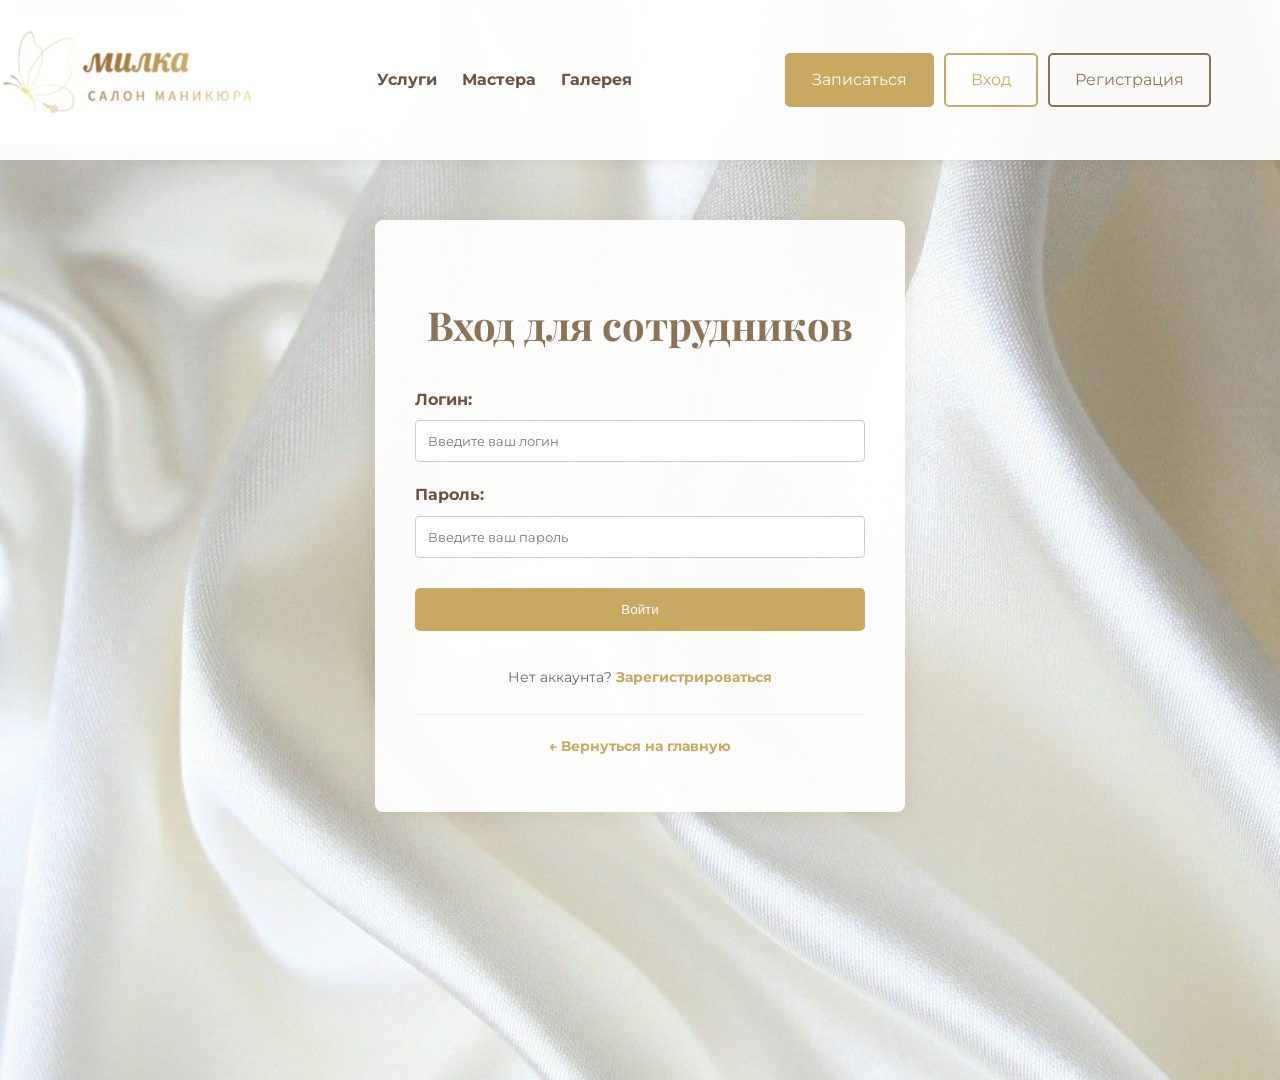
==== login.html @ 6182068e "завершение блог: вход" ====
<!DOCTYPE html>
<html lang="ru">
<head>
    <meta charset="UTF-8">
    <meta name="viewport" content="width=device-width, initial-scale=1.0">
    <title>Вход - Студия маникюра "Милка"</title>
    <link rel="stylesheet" href="css/common.css">
    <link rel="stylesheet" href="css/login.css">
    <link rel="preconnect" href="https://fonts.googleapis.com">
    <link rel="preconnect" href="https://fonts.gstatic.com" crossorigin>
    <link href="https://fonts.googleapis.com/css2?family=Montserrat:wght@400;700&family=Playfair+Display:wght@700&display=swap" rel="stylesheet">
</head>
<body>
    <header>
        <div class="container">
            <div class="logo">
                <img src="img/2026-03-20_21-55-19.png" alt="Логотип Студии маникюра">
            </div>
            <nav>
                <ul>
                    <li><a href="salon_manicur.html#services">Услуги</a></li>
                    <li><a href="salon_manicur.html#masters">Мастера</a></li>
                    <li><a href="salon_manicur.html#gallery">Галерея</a></li>
                </ul>
            </nav>
            <div class="header-actions">
                <a href="appointment.html" class="btn-primary">Записаться</a>
                <a href="login.html" class="btn-secondary" id="authLink">Вход</a>
                <a href="registration.html" class="btn-register" id="regLink">Регистрация</a>
                <a href="#" class="btn-secondary" id="logoutLink" style="display: none;">Выход</a>
            </div>
        </div>
    </header>

    <div class="login-page">
        <div class="container">
            <div class="login-form-wrapper">
                <h2>Вход для сотрудников</h2>
                <form id="login-form">
                    <label for="username">Логин:</label>
                    <input type="text" id="username" name="username" required placeholder="Введите ваш логин">
                    <div class="error-message" id="username-error"></div>

                    <label for="password">Пароль:</label>
                    <input type="password" id="password" name="password" required placeholder="Введите ваш пароль">
                    <div class="error-message" id="password-error"></div>

                    <button type="submit" class="btn-primary">Войти</button>
                </form>
                <p class="login-footer">Нет аккаунта? <a href="registration.html">Зарегистрироваться</a></p>
                <p class="login-back"><a href="index.html">← Вернуться на главную</a></p>
            </div>
        </div>
    </div>

    <script src="js/script.js"></script>
</body>
</html>
---- css/common.css ----
/* ============================================
   ОБЩИЕ СТИЛИ ДЛЯ ВСЕХ СТРАНИЦ
   Студия маникюра "Милка"
   ============================================ */

/* --- Базовые настройки --- */
/* Основные стили страницы: шрифт, фон, минимальная высота */
body {
    margin: 0;
    font-family: 'Montserrat', sans-serif;
    line-height: 1.6;
    background: url("фон2.jpg");
    background-size: cover;
    background-repeat: no-repeat;
    background-position: center;
    min-height: 100vh;

}



/* Контейнер для центрирования контента */
.container {
    width: 90%;
    max-width: 1200px;
    margin: 0 auto;
    padding: 0 15px;
}

/* --- Заголовки --- */
/* Общие стили для всех заголовков */
h1, h2, h3 {
    font-family: 'Playfair Display', serif;
    text-align: center;
    margin-bottom: 20px;
}

/* Стиль заголовка H2 */
h2 {
    font-size: 2.5em;
    color: #8b7355;
}

/* Стиль заголовка H3 */
h3 {
    font-size: 1.5em;
    color: #6b5344;
}

/* --- Ссылки --- */
/* Базовые стили ссылок */
a {
    text-decoration: none;
    color: #c9a961;
}

/* --- Кнопки --- */
/* Основная кнопка: золотисто-бежевый фон */
.btn-primary {
    background-color: #c9a961;
    color: #fff;
    border: 2px solid #c9a961;
    padding: 12px 25px;
    border-radius: 5px;
    margin: 5px;
    cursor: pointer;
    display: inline-block;
}

/* Второстепенная кнопка: прозрачный фон с рамкой */
.btn-secondary {
    background-color: transparent;
    color: #c9a961;
    border: 2px solid #c9a961;
    padding: 12px 25px;
    border-radius: 5px;
    margin: 5px;
    cursor: pointer;
    display: inline-block;
}

/* Кнопка регистрации: коричневая рамка */
.btn-register {
    background-color: transparent;
    color: #8b7355;
    border: 2px solid #8b7355;
    padding: 12px 25px;
    border-radius: 5px;
    margin: 5px;
    cursor: pointer;
    display: inline-block;
}

/* Кнопка для главного экрана */
.btn-hero {
    background-color: #b89650;
    color: #fff;
    padding: 15px 30px;
    border-radius: 5px;
    margin: 5px;
    cursor: pointer;
    display: inline-block;
}

/* --- Шапка --- */
/* Фиксированная шапка сайта */
header {
    background-color: rgba(255, 255, 255, 0.95);
    padding: 15px 0;
    box-shadow: 0 2px 10px rgba(139, 115, 85, 0.15);
    position: sticky;
    top: 0;
    z-index: 1000;
}

/* Контейнер шапки с flex-раскладкой */
header .container {
    display: flex;
    justify-content: space-between;
    align-items: center;
}

/* Логотип студии */
.logo img {
    height: 134px;
    width: 400px;
    margin: -5px -137px -7px -124px;
}

/* Навигационное меню */
header nav ul {
    list-style: none;
    display: flex;
    margin: 0;
    padding: 0;
}

/* Пункты меню */
header nav ul li {
    margin-left: 25px;
}

/* Ссылки в меню */
header nav ul li a {
    font-weight: bold;
    color: #6b5344;
}

/* Контейнер для кнопок в шапке */
.header-actions {
    display: flex;
    align-items: center;
}

/* --- Подвал --- */
/* Подвал сайта с контактной информацией */
footer {
    background-color: rgba(255, 255, 255, 0.95);
    padding: 60px 0;
    margin-top: 60px;
}

/* Заголовок в подвале */
footer h2 {
    margin-bottom: 40px;
    color: #8b7355;
}

/* Блок с контактами */
.contact-info {
    display: flex;
    justify-content: center;
    flex-wrap: wrap;
    gap: 30px;
    text-align: center;
    margin-bottom: 30px;
}

/* Отдельный элемент контакта */
.contact-item {
    display: flex;
    align-items: center;
    gap: 10px;
}

/* Стили текста контактов */
.contact-item a,
.contact-item p {
    font-size: 1.1em;
    color: #333;
    margin: 0;
}

/* Кнопки действий в подвале */
.contact-actions {
    text-align: center;
}

/* --- Ошибки валидации (общие) --- */
/* Стиль полей с ошибкой */
input.input-error,
textarea.input-error,
select.input-error {
    border-color: #dc3545 !important;
    background-color: #fff8f8;
}

/* Стиль полей с успешной валидацией */
input.input-valid,
textarea.input-valid,
select.input-valid {
    border-color: #28a745 !important;
}

/* Текст сообщения об ошибке */
.error-message {
    color: #dc3545;
    font-size: 0.85em;
    margin-top: -10px;
    margin-bottom: 15px;
    padding: 0 5px;
    display: none;
}

/* Показ сообщения об ошибке */
.error-message.visible {
    display: block;
}

/* --- Адаптивность (общая) --- */
/* Адаптация для планшетов и мобильных (до 768px) */
@media (max-width: 768px) {
    header {
        padding: 10px 0;
    }

    header .container {
        flex-direction: column;
        gap: 15px;
    }

    .logo img {
        height: 60px;
        width: auto;
        margin: 0;
    }

    header nav ul {
        flex-wrap: wrap;
        justify-content: center;
        gap: 15px;
    }

    header nav ul li {
        margin: 0;
    }

    .header-actions {
        flex-wrap: wrap;
        justify-content: center;
        gap: 10px;
    }

    h2 {
        font-size: 28px;
    }
}

/* Адаптация для маленьких экранов (до 480px) */
@media (max-width: 480px) {
    h2 {
        font-size: 24px;
    }

    .header-actions .btn {
        width: 100%;
        max-width: 250px;
    }
}
---- css/login.css ----
/* ============================================
   СТРАНИЦА ВХОДА (login.html)
   Студия маникюра "Милка"
   ============================================ */

/* --- Контейнер страницы --- */
/* Отступы и минимальная высота страницы входа */
.login-page {
    padding: 60px 0;
    min-height: calc(100vh - 100px);
}

/* --- Обёртка формы --- */
/* Контейнер формы входа с полупрозрачным фоном */
.login-form-wrapper {
    background-color: rgba(255, 255, 255, 0.95);
    padding: 40px;
    border-radius: 8px;
    box-shadow: 0 4px 20px rgba(139, 115, 85, 0.15);
    max-width: 450px;
    width: 90%;
    margin: 0 auto;
}

/* --- Заголовок --- */
/* Заголовок формы входа */
.login-form-wrapper h2 {
    text-align: center;
    margin-bottom: 30px;
    color: #8b7355;
}

/* --- Метки полей --- */
/* Подписи к полям ввода */
.login-form-wrapper label {
    display: block;
    margin-bottom: 8px;
    font-weight: bold;
    color: #6b5344;
}

/* --- Поля ввода --- */
/* Поля ввода формы (email, пароль) */
.login-form-wrapper input {
    width: 100%;
    padding: 12px;
    margin-bottom: 20px;
    border: 1px solid #ccc;
    border-radius: 4px;
    box-sizing: border-box;
    font-family: 'Montserrat', sans-serif;
}

/* --- Кнопка --- */
/* Кнопка входа на всю ширину */
.login-form-wrapper .btn-primary {
    width: 100%;
    margin: 10px 0 20px 0;
}

/* --- Подвал формы --- */
/* Ссылки "Забыли пароль" и "Назад" */
.login-footer,
.login-back {
    text-align: center;
    margin-top: 15px;
    font-size: 0.9em;
    color: #666;
}

.login-footer a,
.login-back a {
    color: #c9a961;
    font-weight: bold;
}

/* Разделительная линия под формой */
.login-back {
    margin-top: 25px;
    padding-top: 20px;
    border-top: 1px solid #eee;
}
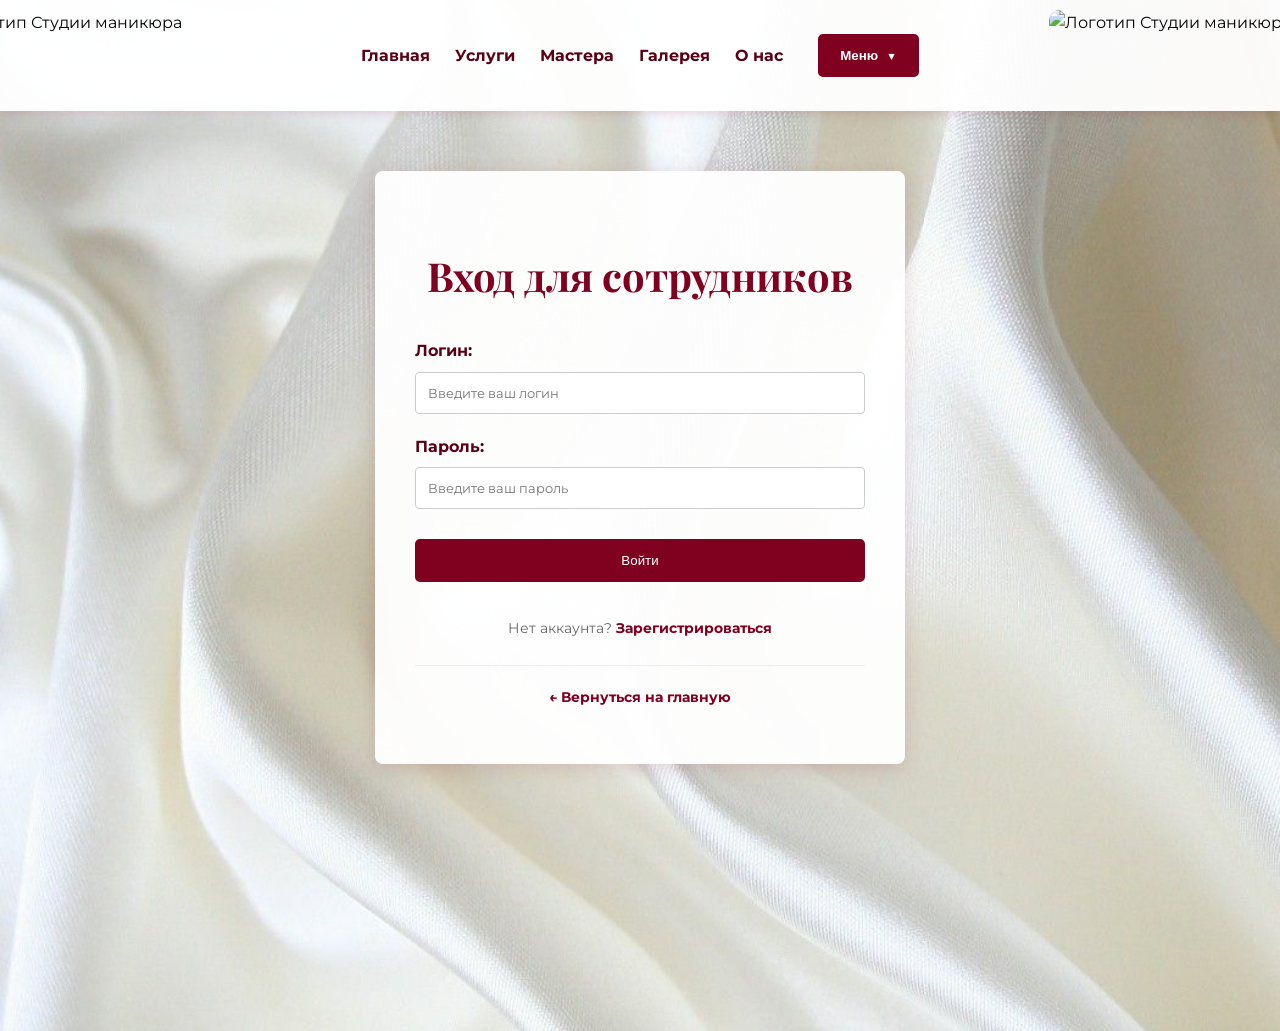
==== commit 772b3a7c: "обновлены HTML и JS файлы всех страниц" ====
--- a/login.html
+++ b/login.html
@@ -1,33 +1,57 @@
+<!-- 
+    ============================================
+    СТРАНИЦА ВХОДА
+    Студия маникюра "Милка"
+    
+    Описание: Форма авторизации сотрудников
+    ============================================
+-->
 <!DOCTYPE html>
 <html lang="ru">
 <head>
+    <!-- Мета-теги страницы -->
     <meta charset="UTF-8">
     <meta name="viewport" content="width=device-width, initial-scale=1.0">
     <title>Вход - Студия маникюра "Милка"</title>
+    
+    <!-- Подключение CSS-стилей -->
     <link rel="stylesheet" href="css/common.css">
     <link rel="stylesheet" href="css/login.css">
+    
+    <!-- Подключение шрифтов Google Fonts -->
     <link rel="preconnect" href="https://fonts.googleapis.com">
     <link rel="preconnect" href="https://fonts.gstatic.com" crossorigin>
     <link href="https://fonts.googleapis.com/css2?family=Montserrat:wght@400;700&family=Playfair+Display:wght@700&display=swap" rel="stylesheet">
 </head>
 <body>
+    <!-- Шапка сайта с навигацией -->
     <header>
         <div class="container">
-            <div class="logo">
-                <img src="img/2026-03-20_21-55-19.png" alt="Логотип Студии маникюра">
+            <div class="logo logo-left">
+                <img src="img/лого.png" alt="Логотип Студии маникюра">
             </div>
             <nav>
                 <ul>
-                    <li><a href="salon_manicur.html#services">Услуги</a></li>
-                    <li><a href="salon_manicur.html#masters">Мастера</a></li>
-                    <li><a href="salon_manicur.html#gallery">Галерея</a></li>
+                    <li><a href="index.html">Главная</a></li>
+                    <li><a href="index.html#services">Услуги</a></li>
+                    <li><a href="index.html#masters">Мастера</a></li>
+                    <li><a href="index.html#gallery">Галерея</a></li>
+                    <li><a href="about.html">О нас</a></li>
+                    <li><button class="menu-toggle" id="menuToggle">Меню</button></li>
                 </ul>
             </nav>
             <div class="header-actions">
-                <a href="appointment.html" class="btn-primary">Записаться</a>
-                <a href="login.html" class="btn-secondary" id="authLink">Вход</a>
-                <a href="registration.html" class="btn-register" id="regLink">Регистрация</a>
-                <a href="#" class="btn-secondary" id="logoutLink" style="display: none;">Выход</a>
+                <div class="header-actions-menu" id="headerMenu">
+                    <a href="about.html" class="btn-secondary">О нас</a>
+                    <a href="contact.html" class="btn-secondary">Связаться с нами</a>
+                    <a href="appointment.html" class="btn-primary">Записаться</a>
+                    <a href="login.html" class="btn-secondary" id="authLink">Вход</a>
+                    <a href="registration.html" class="btn-register" id="regLink">Регистрация</a>
+                    <a href="#" class="btn-secondary" id="logoutLink" style="display: none;">Выход</a>
+                </div>
+            </div>
+            <div class="logo logo-right">
+                <img src="img/лого.png" alt="Логотип Студии маникюра">
             </div>
         </div>
     </header>
@@ -38,14 +62,14 @@
                 <h2>Вход для сотрудников</h2>
                 <form id="login-form">
                     <label for="username">Логин:</label>
-                    <input type="text" id="username" name="username" required placeholder="Введите ваш логин">
+                    <input type="text" id="username" name="username" required minlength="3" placeholder="Введите ваш логин">
                     <div class="error-message" id="username-error"></div>
 
                     <label for="password">Пароль:</label>
-                    <input type="password" id="password" name="password" required placeholder="Введите ваш пароль">
+                    <input type="password" id="password" name="password" required minlength="6" placeholder="Введите ваш пароль">
                     <div class="error-message" id="password-error"></div>
 
-                    <button type="submit" class="btn-primary">Войти</button>
+                    <button type="submit" class="btn btn-primary">Войти</button>
                 </form>
                 <p class="login-footer">Нет аккаунта? <a href="registration.html">Зарегистрироваться</a></p>
                 <p class="login-back"><a href="index.html">← Вернуться на главную</a></p>
@@ -53,6 +77,27 @@
         </div>
     </div>
 
-    <script src="js/script.js"></script>
+    <!-- Модальное окно об успешном входе (скрыто по умолчанию) -->
+    <div id="loginSuccessModal" class="modal-overlay">
+        <div class="modal-box success-modal">
+            <button class="modal-close-btn">&times;</button>
+            <div class="modal-icon success-icon">✓</div>
+            <strong>Вход выполнен!</strong><br>
+            <span class="modal-detail">Добро пожаловать, <span id="loginUserName"></span>!</span>
+        </div>
+    </div>
+
+    <!-- Модальное окно об ошибке входа (скрыто по умолчанию) -->
+    <div id="loginErrorModal" class="modal-overlay">
+        <div class="modal-box error-modal">
+            <button class="modal-close-btn">&times;</button>
+            <div class="modal-icon error-icon">✗</div>
+            <strong>Ошибка входа!</strong><br>
+            <span class="error-detail">Неверный логин или пароль. Попробуйте ещё раз.</span>
+        </div>
+    </div>
+
+    <script src="js/common.js"></script>
+    <script src="js/login.js"></script>
 </body>
 </html>
--- a/css/common.css
+++ b/css/common.css
@@ -1,10 +1,14 @@
 /* ============================================
    ОБЩИЕ СТИЛИ ДЛЯ ВСЕХ СТРАНИЦ
    Студия маникюра "Милка"
+   
+   Описание: Базовые стили, используемые на всех 
+   страницах сайта (шапка, подвал, кнопки, 
+   валидация, адаптивность)
    ============================================ */
 
-/* --- Базовые настройки --- */
-/* Основные стили страницы: шрифт, фон, минимальная высота */
+/* --- Базовые настройки страницы --- */
+/* Сброс отступов, шрифт, фоновое изображение */
 body {
     margin: 0;
     font-family: 'Montserrat', sans-serif;
@@ -16,10 +20,20 @@
     min-height: 100vh;
 
 }
-
-
-
-/* Контейнер для центрирования контента */
+ /* body {
+    background: url("фон2.jpg");
+    background-size: cover;
+    background-repeat: no-repeat;
+    background-position: center;
+} */
+
+:root {
+    --bordeaux-primary: #800020;
+    --bordeaux-dark: #5a0016;
+    --bordeaux-light: #a00028;
+    --bordeaux-accent: #c9a961;
+}
+
 .container {
     width: 90%;
     max-width: 1200px;
@@ -28,38 +42,33 @@
 }
 
 /* --- Заголовки --- */
-/* Общие стили для всех заголовков */
 h1, h2, h3 {
     font-family: 'Playfair Display', serif;
     text-align: center;
     margin-bottom: 20px;
 }
 
-/* Стиль заголовка H2 */
 h2 {
     font-size: 2.5em;
-    color: #8b7355;
-}
-
-/* Стиль заголовка H3 */
+    color: var(--bordeaux-primary);
+}
+
 h3 {
     font-size: 1.5em;
-    color: #6b5344;
+    color: var(--bordeaux-dark);
 }
 
 /* --- Ссылки --- */
-/* Базовые стили ссылок */
 a {
     text-decoration: none;
     color: #c9a961;
 }
 
 /* --- Кнопки --- */
-/* Основная кнопка: золотисто-бежевый фон */
 .btn-primary {
-    background-color: #c9a961;
+    background-color: var(--bordeaux-primary);
     color: #fff;
-    border: 2px solid #c9a961;
+    border: 2px solid var(--bordeaux-primary);
     padding: 12px 25px;
     border-radius: 5px;
     margin: 5px;
@@ -67,11 +76,10 @@
     display: inline-block;
 }
 
-/* Второстепенная кнопка: прозрачный фон с рамкой */
 .btn-secondary {
     background-color: transparent;
-    color: #c9a961;
-    border: 2px solid #c9a961;
+    color: var(--bordeaux-primary);
+    border: 2px solid var(--bordeaux-primary);
     padding: 12px 25px;
     border-radius: 5px;
     margin: 5px;
@@ -79,11 +87,10 @@
     display: inline-block;
 }
 
-/* Кнопка регистрации: коричневая рамка */
 .btn-register {
     background-color: transparent;
-    color: #8b7355;
-    border: 2px solid #8b7355;
+    color: var(--bordeaux-dark);
+    border: 2px solid var(--bordeaux-dark);
     padding: 12px 25px;
     border-radius: 5px;
     margin: 5px;
@@ -91,9 +98,8 @@
     display: inline-block;
 }
 
-/* Кнопка для главного экрана */
 .btn-hero {
-    background-color: #b89650;
+    background-color: var(--bordeaux-light);
     color: #fff;
     padding: 15px 30px;
     border-radius: 5px;
@@ -103,70 +109,186 @@
 }
 
 /* --- Шапка --- */
-/* Фиксированная шапка сайта */
 header {
     background-color: rgba(255, 255, 255, 0.95);
     padding: 15px 0;
-    box-shadow: 0 2px 10px rgba(139, 115, 85, 0.15);
+    box-shadow: 0 2px 10px rgba(128, 0, 32, 0.15);
     position: sticky;
     top: 0;
     z-index: 1000;
 }
 
-/* Контейнер шапки с flex-раскладкой */
 header .container {
     display: flex;
     justify-content: space-between;
     align-items: center;
 }
 
-/* Логотип студии */
+.logo {
+    display: flex;
+    align-items: center;
+}
+
 .logo img {
-    height: 134px;
-    width: 400px;
+    height: 93px;
+    width: 304px;
     margin: -5px -137px -7px -124px;
-}
-
-/* Навигационное меню */
+    border-radius: 10px;
+}
+
+.logo-right {
+    margin-left: auto;
+}
+
+header nav {
+    display: flex;
+    justify-content: center;
+    flex: 1;
+    margin-right: 0;
+}
+
 header nav ul {
+    display: flex;
+    justify-content: center;
+    align-items: center;
     list-style: none;
-    display: flex;
     margin: 0;
     padding: 0;
-}
-
-/* Пункты меню */
+    gap: 25px;
+}
+
 header nav ul li {
-    margin-left: 25px;
-}
-
-/* Ссылки в меню */
+    margin: 0;
+    display: flex;
+    align-items: center;
+}
+
+.menu-toggle {
+    margin-left: 10px;
+}
+
+.header-actions {
+    margin-left: 0;
+}
+
 header nav ul li a {
     font-weight: bold;
-    color: #6b5344;
-}
-
-/* Контейнер для кнопок в шапке */
+    color: var(--bordeaux-dark);
+}
+
+/* --- Выпадающее меню кнопок --- */
 .header-actions {
-    display: flex;
-    align-items: center;
+    position: relative;
+}
+
+.menu-toggle {
+    background-color: var(--bordeaux-primary);
+    color: #fff;
+    border: 2px solid var(--bordeaux-primary);
+    padding: 12px 20px;
+    border-radius: 5px;
+    cursor: pointer;
+    font-weight: bold;
+    display: flex;
+    align-items: center;
+    gap: 8px;
+    transition: background-color 0.3s ease;
+}
+
+.menu-toggle:hover {
+    background-color: var(--bordeaux-dark);
+    border-color: var(--bordeaux-dark);
+}
+
+.menu-toggle::after {
+    content: '▼';
+    font-size: 0.8em;
+    transition: transform 0.3s ease;
+}
+
+.menu-toggle.active::after {
+    transform: rotate(180deg);
+}
+
+.header-actions-menu {
+    display: none;
+    position: absolute;
+    top: 100%;
+    right: 0;
+    background: linear-gradient(135deg, rgba(255, 255, 255, 0.98) 0%, rgba(245, 240, 235, 0.95) 100%);
+    box-shadow: 0 8px 25px rgba(128, 0, 32, 0.25);
+    border-radius: 10px;
+    padding: 12px;
+    min-width: 220px;
+    z-index: 1001;
+    margin-top: 8px;
+    backdrop-filter: blur(10px);
+    border: 1px solid rgba(128, 0, 32, 0.2);
+}
+
+.header-actions-menu.active {
+    display: block;
+    animation: slideDown 0.3s ease;
+}
+
+@keyframes slideDown {
+    from {
+        opacity: 0;
+        transform: translateY(-10px);
+    }
+    to {
+        opacity: 1;
+        transform: translateY(0);
+    }
+}
+
+.header-actions-menu a,
+.header-actions-menu .btn-primary,
+.header-actions-menu .btn-secondary,
+.header-actions-menu .btn-register {
+    display: block;
+    padding: 14px 20px;
+    margin: 6px 0;
+    background: linear-gradient(135deg, var(--bordeaux-primary) 0%, var(--bordeaux-dark) 100%);
+    color: #fff;
+    border: none;
+    font-weight: bold;
+    text-align: center;
+    text-decoration: none;
+    border-radius: 8px;
+    transition: all 0.3s ease;
+    line-height: 1.4;
+    box-shadow: 0 2px 8px rgba(128, 0, 32, 0.3);
+}
+
+.header-actions-menu a:hover,
+.header-actions-menu .btn-primary:hover,
+.header-actions-menu .btn-secondary:hover,
+.header-actions-menu .btn-register:hover {
+    background: linear-gradient(135deg, var(--bordeaux-dark) 0%, var(--bordeaux-light) 100%);
+    transform: translateY(-2px);
+    box-shadow: 0 4px 12px rgba(128, 0, 32, 0.4);
+}
+
+.header-actions-menu a:active,
+.header-actions-menu .btn-primary:active,
+.header-actions-menu .btn-secondary:active,
+.header-actions-menu .btn-register:active {
+    transform: translateY(0);
 }
 
 /* --- Подвал --- */
-/* Подвал сайта с контактной информацией */
 footer {
     background-color: rgba(255, 255, 255, 0.95);
     padding: 60px 0;
     margin-top: 60px;
 }
 
-/* Заголовок в подвале */
 footer h2 {
     margin-bottom: 40px;
-    color: #8b7355;
-}
-
-/* Блок с контактами */
+    color: var(--bordeaux-primary);
+}
+
 .contact-info {
     display: flex;
     justify-content: center;
@@ -176,14 +298,12 @@
     margin-bottom: 30px;
 }
 
-/* Отдельный элемент контакта */
 .contact-item {
     display: flex;
     align-items: center;
     gap: 10px;
 }
 
-/* Стили текста контактов */
 .contact-item a,
 .contact-item p {
     font-size: 1.1em;
@@ -191,89 +311,286 @@
     margin: 0;
 }
 
-/* Кнопки действий в подвале */
 .contact-actions {
     text-align: center;
 }
 
 /* --- Ошибки валидации (общие) --- */
-/* Стиль полей с ошибкой */
 input.input-error,
 textarea.input-error,
 select.input-error {
-    border-color: #dc3545 !important;
+    border-color: red !important;
     background-color: #fff8f8;
 }
 
-/* Стиль полей с успешной валидацией */
 input.input-valid,
 textarea.input-valid,
 select.input-valid {
-    border-color: #28a745 !important;
-}
-
-/* Текст сообщения об ошибке */
+    border-color: green !important;
+}
+
 .error-message {
-    color: #dc3545;
+    color: #b33939;
     font-size: 0.85em;
-    margin-top: -10px;
-    margin-bottom: 15px;
-    padding: 0 5px;
+    margin-top: 5px;
+    margin-bottom: 10px;
+    padding: 5px;
+    background-color: #ffcccc;
+    border-radius: 3px;
     display: none;
 }
 
-/* Показ сообщения об ошибке */
-.error-message.visible {
-    display: block;
-}
-
-/* --- Адаптивность (общая) --- */
-/* Адаптация для планшетов и мобильных (до 768px) */
-@media (max-width: 768px) {
+/* --- Адаптивность (общая): планшеты и телефоны --- */
+@media (min-width: 480px) and (max-width: 1024px) {
+    .logo img {
+        height: 70px;
+        width: auto;
+        margin: 0 -50px;
+    }
+
     header {
         padding: 10px 0;
     }
 
     header .container {
         flex-direction: column;
-        gap: 15px;
-    }
-
-    .logo img {
-        height: 60px;
-        width: auto;
-        margin: 0;
+        gap: 10px;
+    }
+
+    .logo-left {
+        order: 1;
+    }
+
+    nav {
+        order: 2;
+        width: 100%;
+    }
+
+    .header-actions {
+        order: 3;
+    }
+
+    .logo-right {
+        display: none;
     }
 
     header nav ul {
         flex-wrap: wrap;
         justify-content: center;
-        gap: 15px;
-    }
-
-    header nav ul li {
-        margin: 0;
+        gap: 10px;
+        padding: 0;
+    }
+
+    header nav ul li a {
+        font-size: 0.9em;
+        padding: 5px 8px;
     }
 
     .header-actions {
-        flex-wrap: wrap;
+        width: 100%;
+        display: flex;
         justify-content: center;
-        gap: 10px;
+    }
+
+    .menu-toggle {
+        padding: 10px 15px;
+        font-size: 0.9em;
+    }
+
+    .header-actions-menu {
+        right: 50%;
+        transform: translateX(50%);
+        min-width: 200px;
+        max-width: 90%;
+    }
+
+    .header-actions-menu a,
+    .header-actions-menu .btn-primary,
+    .header-actions-menu .btn-secondary,
+    .header-actions-menu .btn-register {
+        padding: 12px 15px;
+        font-size: 0.9em;
+    }
+
+    .btn-primary,
+    .btn-secondary,
+    .btn-register {
+        padding: 10px 18px;
+        font-size: 0.9em;
     }
 
     h2 {
-        font-size: 28px;
-    }
-}
-
-/* Адаптация для маленьких экранов (до 480px) */
-@media (max-width: 480px) {
-    h2 {
-        font-size: 24px;
-    }
-
-    .header-actions .btn {
-        width: 100%;
-        max-width: 250px;
-    }
-}
+        font-size: 1.8em;
+    }
+
+    h3 {
+        font-size: 1.2em;
+    }
+
+    footer {
+        padding: 40px 0;
+        margin-top: 40px;
+    }
+
+    .contact-info {
+        flex-direction: column;
+        align-items: center;
+        gap: 20px;
+    }
+
+    .contact-item {
+        flex-direction: column;
+        text-align: center;
+        gap: 5px;
+    }
+
+    .contact-item a,
+    .contact-item p {
+        font-size: 1em;
+    }
+
+    .contact-actions {
+        margin-top: 20px;
+    }
+
+    .container {
+        width: 95%;
+        padding: 0 10px;
+    }
+
+    /* Модальные окна */
+    .modal-box {
+        padding: 35px 25px 25px;
+        max-width: 90%;
+        width: 95%;
+    }
+
+    .modal-icon {
+        font-size: 2.5em;
+        width: 60px;
+        height: 60px;
+        line-height: 60px;
+    }
+
+    .modal-box strong {
+        font-size: 1.1em;
+    }
+
+    .modal-close-btn {
+        font-size: 1.4em;
+        top: 8px;
+        right: 12px;
+    }
+}
+
+/* ============================================
+   МОДАЛЬНЫЕ ОКНА (успех / ошибка)
+   Используются на всех страницах
+   ============================================ */
+.modal-overlay {
+    display: none;
+    position: fixed;
+    top: 0;
+    left: 0;
+    width: 100%;
+    height: 100%;
+    background-color: rgba(0, 0, 0, 0.5);
+    z-index: 9999;
+    justify-content: center;
+    align-items: center;
+}
+
+.modal-overlay.active {
+    display: flex;
+}
+
+.modal-box {
+    background-color: #fff;
+    padding: 40px 30px 30px;
+    border-radius: 12px;
+    box-shadow: 0 10px 40px rgba(0, 0, 0, 0.3);
+    max-width: 420px;
+    width: 90%;
+    text-align: center;
+    position: relative;
+    animation: modalFadeIn 0.3s ease;
+    line-height: 1.6;
+    font-size: 1em;
+    color: #333;
+}
+
+@keyframes modalFadeIn {
+    from { opacity: 0; transform: scale(0.9); }
+    to { opacity: 1; transform: scale(1); }
+}
+
+.modal-close-btn {
+    position: absolute;
+    top: 10px;
+    right: 14px;
+    background: none;
+    border: none;
+    font-size: 1.6em;
+    color: #999;
+    cursor: pointer;
+    transition: color 0.2s;
+    padding: 0;
+    line-height: 1;
+}
+
+.modal-close-btn:hover {
+    color: #800020;
+}
+
+.modal-icon {
+    font-size: 3em;
+    margin-bottom: 12px;
+    width: 70px;
+    height: 70px;
+    line-height: 70px;
+    border-radius: 50%;
+    margin-left: auto;
+    margin-right: auto;
+}
+
+.success-icon {
+    background-color: #d4edda;
+    color: #28a745;
+}
+
+.error-icon {
+    background-color: #f8d7da;
+    color: #dc3545;
+}
+
+.modal-box strong {
+    display: block;
+    font-size: 1.2em;
+    margin-bottom: 8px;
+}
+
+.success-modal {
+    border-top: 5px solid #28a745;
+}
+
+.success-modal strong {
+    color: #28a745;
+}
+
+.error-modal {
+    border-top: 5px solid #dc3545;
+}
+
+.error-modal strong {
+    color: #dc3545;
+}
+
+.error-detail {
+    color: #721c24;
+    font-size: 0.9em;
+}
+
+.modal-detail {
+    color: #555;
+    font-size: 0.9em;
+}
--- a/css/login.css
+++ b/css/login.css
@@ -1,46 +1,52 @@
 /* ============================================
    СТРАНИЦА ВХОДА (login.html)
    Студия маникюра "Милка"
+   
+   Описание: Стили для формы авторизации 
+   сотрудников
    ============================================ */
 
+/* --- Цветовые переменные --- */
+:root {
+    --bordeaux-primary: #800020;
+    --bordeaux-dark: #5a0016;
+    --bordeaux-light: #a00028;
+    --bordeaux-accent: #c9a961;
+}
+
 /* --- Контейнер страницы --- */
-/* Отступы и минимальная высота страницы входа */
 .login-page {
     padding: 60px 0;
     min-height: calc(100vh - 100px);
 }
 
 /* --- Обёртка формы --- */
-/* Контейнер формы входа с полупрозрачным фоном */
 .login-form-wrapper {
     background-color: rgba(255, 255, 255, 0.95);
     padding: 40px;
     border-radius: 8px;
-    box-shadow: 0 4px 20px rgba(139, 115, 85, 0.15);
+    box-shadow: 0 4px 20px rgba(128, 0, 32, 0.15);
     max-width: 450px;
     width: 90%;
     margin: 0 auto;
 }
 
 /* --- Заголовок --- */
-/* Заголовок формы входа */
 .login-form-wrapper h2 {
     text-align: center;
     margin-bottom: 30px;
-    color: #8b7355;
+    color: var(--bordeaux-primary);
 }
 
 /* --- Метки полей --- */
-/* Подписи к полям ввода */
 .login-form-wrapper label {
     display: block;
     margin-bottom: 8px;
     font-weight: bold;
-    color: #6b5344;
+    color: var(--bordeaux-dark);
 }
 
 /* --- Поля ввода --- */
-/* Поля ввода формы (email, пароль) */
 .login-form-wrapper input {
     width: 100%;
     padding: 12px;
@@ -52,14 +58,12 @@
 }
 
 /* --- Кнопка --- */
-/* Кнопка входа на всю ширину */
 .login-form-wrapper .btn-primary {
     width: 100%;
     margin: 10px 0 20px 0;
 }
 
 /* --- Подвал формы --- */
-/* Ссылки "Забыли пароль" и "Назад" */
 .login-footer,
 .login-back {
     text-align: center;
@@ -70,13 +74,86 @@
 
 .login-footer a,
 .login-back a {
-    color: #c9a961;
+    color: var(--bordeaux-primary);
     font-weight: bold;
 }
 
-/* Разделительная линия под формой */
 .login-back {
     margin-top: 25px;
     padding-top: 20px;
     border-top: 1px solid #eee;
 }
+
+/* --- Адаптивность: планшеты и телефоны --- */
+@media (min-width: 480px) and (max-width: 1024px) {
+    .login-page {
+        padding: 40px 0;
+    }
+
+    .login-form-wrapper {
+        padding: 30px;
+        max-width: 400px;
+    }
+
+    .login-form-wrapper h2 {
+        font-size: 2em;
+        margin-bottom: 25px;
+    }
+
+    .login-form-wrapper label {
+        font-size: 0.95em;
+    }
+
+    .login-form-wrapper input {
+        padding: 10px;
+        font-size: 0.95em;
+        margin-bottom: 18px;
+    }
+
+    .login-form-wrapper .btn-primary {
+        padding: 12px 18px;
+        font-size: 1em;
+        margin: 8px 0 18px 0;
+    }
+
+    .login-footer,
+    .login-back {
+        font-size: 0.9em;
+        margin-top: 12px;
+    }
+
+    .login-back {
+        margin-top: 20px;
+        padding-top: 15px;
+    }
+
+    .login-footer a,
+    .login-back a {
+        font-size: 0.95em;
+    }
+
+    /* Модальные окна */
+    .modal-box {
+        padding: 35px 25px 25px;
+        max-width: 90%;
+    }
+
+    .modal-icon {
+        font-size: 2.5em;
+        width: 60px;
+        height: 60px;
+        line-height: 60px;
+    }
+
+    .modal-box strong {
+        font-size: 1.1em;
+    }
+
+    .modal-close-btn {
+        font-size: 1.4em;
+    }
+
+    #loginUserName {
+        font-size: 1em;
+    }
+}
